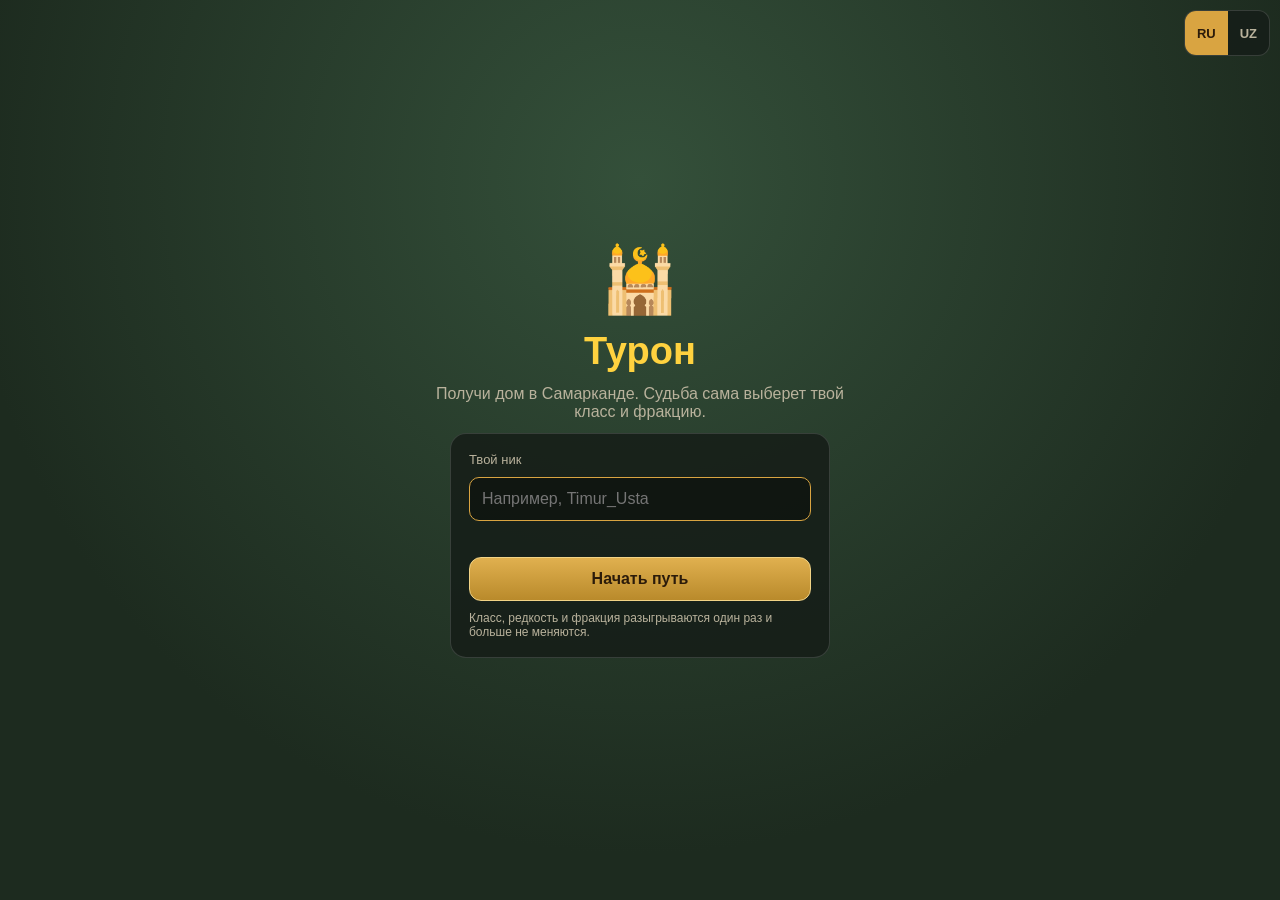
==== index.html @ e4ee431d "TURON test build" ====
<!doctype html>
<html lang="ru">
  <head>
    <meta charset="UTF-8" />
    <meta name="viewport" content="width=device-width, initial-scale=1.0, maximum-scale=1.0, user-scalable=no, viewport-fit=cover" />
    <meta name="theme-color" content="#1d2b1f" />
    <link rel="icon" href="data:image/svg+xml,%3Csvg xmlns='http://www.w3.org/2000/svg' viewBox='0 0 100 100'%3E%3Ctext y='.9em' font-size='90'%3E🕌%3C/text%3E%3C/svg%3E" />
    <title>Турон</title>
    <script type="module" crossorigin src="./assets/index-B_UiDDrq.js"></script>
    <link rel="stylesheet" crossorigin href="./assets/index-DH6MLZaY.css">
  </head>
  <body>
    <div id="game" class="hidden"></div>
    <div id="ui"></div>
  </body>
</html>
---- assets/index-DH6MLZaY.css ----
:root{--bg:#1d2b1f;--panel:#161e18e0;--panel-solid:#202c23;--line:#ffffff24;--text:#f5efe0;--muted:#b9b29c;--gold:#ffd23f;--accent:#d9a441;--danger:#d1493f;--good:#5cc46f;color:var(--text);font-family:Segoe UI,Helvetica Neue,Arial,Noto Sans,sans-serif}*{box-sizing:border-box}html,body{background:var(--bg);overscroll-behavior:none;touch-action:manipulation;-webkit-tap-highlight-color:transparent;height:100%;margin:0;overflow:hidden}body{-webkit-user-select:none;user-select:none}input{-webkit-user-select:text;user-select:text}#game{position:fixed;inset:0}#game.hidden{display:none}#game canvas{touch-action:none;display:block}#ui{pointer-events:none;position:fixed;inset:0}#ui>*{pointer-events:auto}.hud{pointer-events:none;padding:max(8px, env(safe-area-inset-top)) max(8px, env(safe-area-inset-right)) max(8px, env(safe-area-inset-bottom)) max(8px, env(safe-area-inset-left));justify-content:space-between;align-items:flex-start;display:flex;position:fixed;inset:0}.hud>*{pointer-events:auto}.hud-panel{border:1px solid var(--line);-webkit-backdrop-filter:blur(4px);backdrop-filter:blur(4px);background:#121826b8;border-radius:10px;flex-direction:column;gap:3px;width:min(200px,100vw - 172px);min-width:128px;padding:5px 8px;display:flex}.hud-head{flex-direction:column;line-height:1.15;display:flex}.hud-name{text-overflow:ellipsis;white-space:nowrap;font-size:13px;font-weight:700;overflow:hidden}.hud-level{white-space:nowrap;text-overflow:ellipsis;color:var(--muted);font-size:11px;overflow:hidden}.hud-tanga{color:var(--gold);align-items:center;gap:4px;font-size:13px;font-weight:700;display:inline-flex}.hud-buffs{gap:6px;font-size:12px;display:flex}.buff{background:#ffffff1a;border-radius:8px;align-items:center;gap:3px;padding:1px 5px;display:inline-flex}.hud-warn{color:#ff9d8f;min-height:0;font-size:12px}.hud-warn:empty{display:none}.hud-buttons{flex-shrink:0;align-items:center;gap:4px;display:flex}.hud-buttons .lang-btn{height:40px;padding:0 8px}.hud-buttons .icon-btn{width:40px;height:40px}.hud-bottom{left:0;right:0;bottom:max(22px, calc(env(safe-area-inset-bottom) + 12px));pointer-events:none;flex-direction:column;align-items:center;gap:10px;display:flex;position:fixed}.hud-bottom>*{pointer-events:auto}.hud-hint{color:#ffffffd9;text-align:center;opacity:.8;background:#0a0e1a8c;border:1px solid #ffffff1f;border-radius:999px;max-width:calc(100vw - 24px);margin-bottom:2px;padding:5px 14px;font-size:11px;pointer-events:none!important}@media (width>=700px){.hud-hint{white-space:nowrap;padding:3px 10px;font-size:10px;position:fixed;top:12px;bottom:auto;left:50%;transform:translate(-50%)}}.hud-hint:empty{display:none}.hud-hint{transition:opacity .6s}.hud-hint.hidden{opacity:0}.ctx-btn{padding:12px 22px;font-size:18px;box-shadow:0 4px 14px #00000080}.bar{border:1px solid var(--line);background:#00000073;border-radius:9px;height:18px;position:relative;overflow:hidden}.bar.small{height:14px}.bar-fill{width:0;transition:width .25s;position:absolute;inset:0 auto 0 0}.bar-fill.hp{background:linear-gradient(#e0554a,#b83a31)}.bar-fill.hp.enemy{background:linear-gradient(#a4528c,#7d3a69)}.bar-fill.xp{background:linear-gradient(#4f9ce0,#2d71b8)}.bar-num{text-shadow:0 1px 2px #000;justify-content:center;align-items:center;gap:3px;font-size:11px;font-weight:700;display:flex;position:absolute;inset:0}.btn{font:inherit;color:var(--text);border:1px solid var(--line);cursor:pointer;background:#3a4a3e;border-radius:12px;min-height:44px;padding:10px 16px;font-weight:600}.btn:hover:not(:disabled){filter:brightness(1.15)}.btn:disabled{opacity:.45;cursor:default}.btn.primary{color:#2b1b0a;background:linear-gradient(#e0b04f,#b98a2b);border-color:#f1d386}.btn.ghost{background:0 0}.btn.danger{background:#7a2b25;border-color:#b9574d}.icon-btn{font:inherit;background:var(--panel);width:44px;height:44px;color:var(--text);border:1px solid var(--line);cursor:pointer;border-radius:12px;justify-content:center;align-items:center;padding:0;font-size:20px;display:inline-flex}.input{width:100%;font:inherit;border:1px solid var(--line);color:var(--text);background:#00000059;border-radius:10px;outline:none;padding:12px;font-size:16px}.input:focus{border-color:var(--accent)}.lang-switch{background:var(--panel);border:1px solid var(--line);border-radius:12px;display:inline-flex;overflow:hidden}.lang-btn{font:inherit;color:var(--muted);cursor:pointer;background:0 0;border:0;height:44px;padding:0 12px;font-size:13px;font-weight:700}.lang-btn.active{background:var(--accent);color:#2b1b0a}.screen{text-align:center;background:radial-gradient(circle at 50% 20%,#34503a 0%,#1d2b1f 70%);flex-direction:column;justify-content:center;align-items:center;gap:12px;padding:20px;display:flex;position:fixed;inset:0;overflow:auto}.screen h1{color:var(--gold);margin:0;font-size:clamp(24px,6vw,38px)}.screen h2{color:var(--gold);margin:0}.screen .sub{color:var(--muted);max-width:420px;margin:0}.logo{font-size:64px}.top-right{top:max(10px, env(safe-area-inset-top));position:absolute;right:10px}.look-picker{text-align:center;flex-direction:column;justify-content:center;align-items:center;gap:12px;padding:16px;display:flex}.look-stage{align-items:center;gap:12px;display:flex}.look-canvas{width:128px;height:128px;image-rendering:pixelated;image-rendering:crisp-edges;border:1px solid var(--line);background:#00000040;border-radius:16px}.look-dots{gap:8px;display:flex}.look-dot{background:var(--line);border-radius:50%;width:10px;height:10px}.look-dot.active{background:#e0b04f}.card{background:var(--panel);border:1px solid var(--line);text-align:left;border-radius:16px;flex-direction:column;gap:10px;width:min(380px,100%);padding:18px;display:flex}.label{color:var(--muted);font-size:13px}.error{color:#ff9d8f;min-height:16px;font-size:13px}.hint{color:var(--muted);margin:0;font-size:12px}.hint.ref{color:var(--gold)}.row{justify-content:center;gap:8px;display:flex}.row.wrap{flex-wrap:wrap}.row-between{justify-content:space-between;align-items:center;gap:8px;display:flex}.slots{flex-wrap:wrap;justify-content:center;gap:10px;display:flex}.slot-col{flex-direction:column;align-items:center;gap:4px;display:flex}.slot-label{color:var(--muted);font-size:12px}.slot{border:2px solid var(--line);background:#0000004d;border-radius:14px;min-width:130px;padding:16px 10px;font-size:16px;font-weight:700}.summary{flex-direction:column;gap:4px;min-height:120px;display:flex}.summary .big{color:var(--gold);font-size:20px;font-weight:700}.overlay{z-index:50;background:#0000008c;justify-content:center;align-items:center;padding:12px;display:flex;position:fixed;inset:0}.modal{background:var(--panel-solid);border:1px solid var(--line);border-radius:16px;flex-direction:column;width:min(440px,100%);max-height:100%;display:flex;box-shadow:0 10px 40px #0009}.modal.wide{width:min(520px,100%)}.modal-head{justify-content:space-between;align-items:center;gap:8px;padding:10px 12px 6px 16px;display:flex}.modal-title{color:var(--gold);margin:0;font-size:17px}.modal-body{flex-direction:column;gap:10px;padding:8px 16px 16px;display:flex;overflow:auto}.modal-body h3{color:var(--muted);margin:4px 0 0;font-size:14px}.quote{color:var(--muted);margin:0;font-size:13px;font-style:italic}.shop-row{border-top:1px solid var(--line);justify-content:space-between;align-items:center;gap:8px;padding:6px 0;display:flex}.fighter{flex-direction:column;gap:3px;font-weight:600;display:flex}.log{background:#0000004d;border-radius:10px;flex-direction:column;gap:2px;height:170px;padding:8px;font-size:13px;display:flex;overflow:auto}.log-round{color:var(--muted);margin-top:4px;font-size:11px}.log-line.crit{color:var(--gold);font-weight:700}.log-line.dodge{color:#8fd0ff}.log-line.theirs{color:#ffb4a8}.result{text-align:center;flex-direction:column;gap:3px;display:flex}.result .big{font-size:22px;font-weight:800}.result.win .big{color:var(--good)}.result.lose .big{color:var(--danger)}.levelup{color:var(--gold);font-weight:700}.passport-preview{justify-content:center;display:flex}.passport-canvas{border-radius:8px;width:auto;max-width:100%;height:auto;max-height:56vh;box-shadow:0 4px 18px #00000080}.toasts{z-index:100;flex-direction:column;align-items:center;gap:6px;display:flex;position:fixed;top:96px;left:0;right:0;pointer-events:none!important}.toast{border:1px solid var(--line);text-align:center;background:#000c;border-radius:12px;max-width:90vw;padding:8px 14px;font-size:14px}@media (height<=520px){.log{height:100px}.passport-canvas{max-height:40vh}}.px-icon{image-rendering:pixelated;image-rendering:crisp-edges;vertical-align:middle;flex-shrink:0;display:inline-block}.icon-text{align-items:center;gap:4px;display:inline-flex}.hud-panel .bar{height:15px}.hud-panel .bar.small{height:12px}.hud-panel .bar-num{font-size:10px}
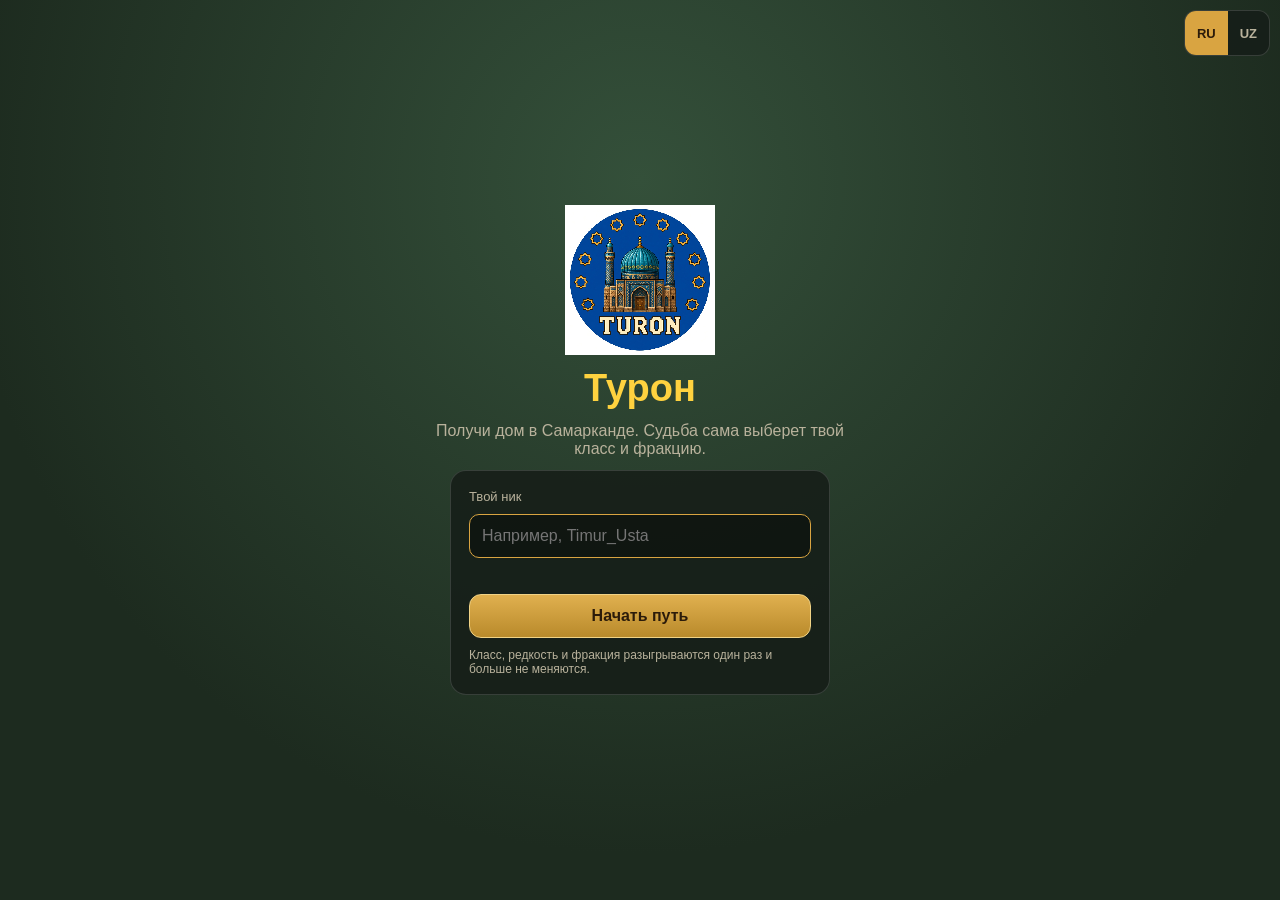
==== commit e34f3773: "Fix: taps reach the map (HUD overlay), daily task, logo" ====
--- a/index.html
+++ b/index.html
@@ -6,8 +6,8 @@
     <meta name="theme-color" content="#1d2b1f" />
     <link rel="icon" href="data:image/svg+xml,%3Csvg xmlns='http://www.w3.org/2000/svg' viewBox='0 0 100 100'%3E%3Ctext y='.9em' font-size='90'%3E🕌%3C/text%3E%3C/svg%3E" />
     <title>Турон</title>
-    <script type="module" crossorigin src="./assets/index-B_UiDDrq.js"></script>
-    <link rel="stylesheet" crossorigin href="./assets/index-DH6MLZaY.css">
+    <script type="module" crossorigin src="./assets/index-CfJoAd1S.js"></script>
+    <link rel="stylesheet" crossorigin href="./assets/index-B-l46bqm.css">
   </head>
   <body>
     <div id="game" class="hidden"></div>
--- a/assets/index-B-l46bqm.css
+++ b/assets/index-B-l46bqm.css
@@ -0,0 +1 @@
+:root{--bg:#1d2b1f;--panel:#161e18e0;--panel-solid:#202c23;--line:#ffffff24;--text:#f5efe0;--muted:#b9b29c;--gold:#ffd23f;--accent:#d9a441;--danger:#d1493f;--good:#5cc46f;color:var(--text);font-family:Segoe UI,Helvetica Neue,Arial,Noto Sans,sans-serif}*{box-sizing:border-box}html,body{background:var(--bg);overscroll-behavior:none;touch-action:manipulation;-webkit-tap-highlight-color:transparent;height:100%;margin:0;overflow:hidden}body{-webkit-user-select:none;user-select:none}input{-webkit-user-select:text;user-select:text}#game{position:fixed;inset:0}#game.hidden{display:none}#game canvas{touch-action:none;display:block}#ui{pointer-events:none;position:fixed;inset:0}#ui>*{pointer-events:auto}.hud{pointer-events:none;padding:max(8px, env(safe-area-inset-top)) max(8px, env(safe-area-inset-right)) max(8px, env(safe-area-inset-bottom)) max(8px, env(safe-area-inset-left));justify-content:space-between;align-items:flex-start;display:flex;position:fixed;inset:0}.hud>*{pointer-events:auto}#ui>.hud{pointer-events:none}.hud-panel{border:1px solid var(--line);-webkit-backdrop-filter:blur(4px);backdrop-filter:blur(4px);background:#121826b8;border-radius:10px;flex-direction:column;gap:3px;width:min(200px,100vw - 172px);min-width:128px;padding:5px 8px;display:flex}.hud-head{flex-direction:column;line-height:1.15;display:flex}.hud-name{text-overflow:ellipsis;white-space:nowrap;font-size:13px;font-weight:700;overflow:hidden}.hud-level{white-space:nowrap;text-overflow:ellipsis;color:var(--muted);font-size:11px;overflow:hidden}.hud-tanga{color:var(--gold);align-items:center;gap:4px;font-size:13px;font-weight:700;display:inline-flex}.hud-buffs{gap:6px;font-size:12px;display:flex}.buff{background:#ffffff1a;border-radius:8px;align-items:center;gap:3px;padding:1px 5px;display:inline-flex}.hud-warn{color:#ff9d8f;min-height:0;font-size:12px}.hud-warn:empty{display:none}.hud-buttons{flex-shrink:0;align-items:center;gap:4px;display:flex}.hud-buttons .lang-btn{height:40px;padding:0 8px}.hud-buttons .icon-btn{width:40px;height:40px}.hud-bottom{left:0;right:0;bottom:max(22px, calc(env(safe-area-inset-bottom) + 12px));pointer-events:none;flex-direction:column;align-items:center;gap:10px;display:flex;position:fixed}.hud-bottom>*{pointer-events:auto}.hud-hint{color:#ffffffd9;text-align:center;opacity:.8;background:#0a0e1a8c;border:1px solid #ffffff1f;border-radius:999px;max-width:calc(100vw - 24px);margin-bottom:2px;padding:5px 14px;font-size:11px;pointer-events:none!important}@media (width>=700px){.hud-hint{white-space:nowrap;padding:3px 10px;font-size:10px;position:fixed;top:12px;bottom:auto;left:50%;transform:translate(-50%)}}.hud-hint:empty{display:none}.hud-hint{transition:opacity .6s}.hud-hint.hidden{opacity:0}.ctx-btn{padding:12px 22px;font-size:18px;box-shadow:0 4px 14px #00000080}.bar{border:1px solid var(--line);background:#00000073;border-radius:9px;height:18px;position:relative;overflow:hidden}.bar.small{height:14px}.bar-fill{width:0;transition:width .25s;position:absolute;inset:0 auto 0 0}.bar-fill.hp{background:linear-gradient(#e0554a,#b83a31)}.bar-fill.hp.enemy{background:linear-gradient(#a4528c,#7d3a69)}.bar-fill.xp{background:linear-gradient(#4f9ce0,#2d71b8)}.bar-num{text-shadow:0 1px 2px #000;justify-content:center;align-items:center;gap:3px;font-size:11px;font-weight:700;display:flex;position:absolute;inset:0}.btn{font:inherit;color:var(--text);border:1px solid var(--line);cursor:pointer;background:#3a4a3e;border-radius:12px;min-height:44px;padding:10px 16px;font-weight:600}.btn:hover:not(:disabled){filter:brightness(1.15)}.btn:disabled{opacity:.45;cursor:default}.btn.primary{color:#2b1b0a;background:linear-gradient(#e0b04f,#b98a2b);border-color:#f1d386}.btn.ghost{background:0 0}.btn.danger{background:#7a2b25;border-color:#b9574d}.icon-btn{font:inherit;background:var(--panel);width:44px;height:44px;color:var(--text);border:1px solid var(--line);cursor:pointer;border-radius:12px;justify-content:center;align-items:center;padding:0;font-size:20px;display:inline-flex}.input{width:100%;font:inherit;border:1px solid var(--line);color:var(--text);background:#00000059;border-radius:10px;outline:none;padding:12px;font-size:16px}.input:focus{border-color:var(--accent)}.lang-switch{background:var(--panel);border:1px solid var(--line);border-radius:12px;display:inline-flex;overflow:hidden}.lang-btn{font:inherit;color:var(--muted);cursor:pointer;background:0 0;border:0;height:44px;padding:0 12px;font-size:13px;font-weight:700}.lang-btn.active{background:var(--accent);color:#2b1b0a}.screen{text-align:center;background:radial-gradient(circle at 50% 20%,#34503a 0%,#1d2b1f 70%);flex-direction:column;justify-content:center;align-items:center;gap:12px;padding:20px;display:flex;position:fixed;inset:0;overflow:auto}.screen h1{color:var(--gold);margin:0;font-size:clamp(24px,6vw,38px)}.screen h2{color:var(--gold);margin:0}.screen .sub{color:var(--muted);max-width:420px;margin:0}.logo{font-size:64px;line-height:0}.logo-img{width:150px;height:150px;image-rendering:pixelated;object-fit:contain}.daily-row{border-top:1px solid var(--line);flex-direction:column;gap:6px;padding:6px 0;display:flex}.buff.daily{cursor:default}.top-right{top:max(10px, env(safe-area-inset-top));position:absolute;right:10px}.look-picker{text-align:center;flex-direction:column;justify-content:center;align-items:center;gap:12px;padding:16px;display:flex}.look-stage{align-items:center;gap:12px;display:flex}.look-canvas{width:128px;height:128px;image-rendering:pixelated;image-rendering:crisp-edges;border:1px solid var(--line);background:#00000040;border-radius:16px}.look-dots{gap:8px;display:flex}.look-dot{background:var(--line);border-radius:50%;width:10px;height:10px}.look-dot.active{background:#e0b04f}.card{background:var(--panel);border:1px solid var(--line);text-align:left;border-radius:16px;flex-direction:column;gap:10px;width:min(380px,100%);padding:18px;display:flex}.label{color:var(--muted);font-size:13px}.error{color:#ff9d8f;min-height:16px;font-size:13px}.hint{color:var(--muted);margin:0;font-size:12px}.hint.ref{color:var(--gold)}.row{justify-content:center;gap:8px;display:flex}.row.wrap{flex-wrap:wrap}.row-between{justify-content:space-between;align-items:center;gap:8px;display:flex}.slots{flex-wrap:wrap;justify-content:center;gap:10px;display:flex}.slot-col{flex-direction:column;align-items:center;gap:4px;display:flex}.slot-label{color:var(--muted);font-size:12px}.slot{border:2px solid var(--line);background:#0000004d;border-radius:14px;min-width:130px;padding:16px 10px;font-size:16px;font-weight:700}.summary{flex-direction:column;gap:4px;min-height:120px;display:flex}.summary .big{color:var(--gold);font-size:20px;font-weight:700}.overlay{z-index:50;background:#0000008c;justify-content:center;align-items:center;padding:12px;display:flex;position:fixed;inset:0}.modal{background:var(--panel-solid);border:1px solid var(--line);border-radius:16px;flex-direction:column;width:min(440px,100%);max-height:100%;display:flex;box-shadow:0 10px 40px #0009}.modal.wide{width:min(520px,100%)}.modal-head{justify-content:space-between;align-items:center;gap:8px;padding:10px 12px 6px 16px;display:flex}.modal-title{color:var(--gold);margin:0;font-size:17px}.modal-body{flex-direction:column;gap:10px;padding:8px 16px 16px;display:flex;overflow:auto}.modal-body h3{color:var(--muted);margin:4px 0 0;font-size:14px}.quote{color:var(--muted);margin:0;font-size:13px;font-style:italic}.shop-row{border-top:1px solid var(--line);justify-content:space-between;align-items:center;gap:8px;padding:6px 0;display:flex}.fighter{flex-direction:column;gap:3px;font-weight:600;display:flex}.log{background:#0000004d;border-radius:10px;flex-direction:column;gap:2px;height:170px;padding:8px;font-size:13px;display:flex;overflow:auto}.log-round{color:var(--muted);margin-top:4px;font-size:11px}.log-line.crit{color:var(--gold);font-weight:700}.log-line.dodge{color:#8fd0ff}.log-line.theirs{color:#ffb4a8}.result{text-align:center;flex-direction:column;gap:3px;display:flex}.result .big{font-size:22px;font-weight:800}.result.win .big{color:var(--good)}.result.lose .big{color:var(--danger)}.levelup{color:var(--gold);font-weight:700}.passport-preview{justify-content:center;display:flex}.passport-canvas{border-radius:8px;width:auto;max-width:100%;height:auto;max-height:56vh;box-shadow:0 4px 18px #00000080}.toasts{z-index:100;flex-direction:column;align-items:center;gap:6px;display:flex;position:fixed;top:96px;left:0;right:0;pointer-events:none!important}.toast{border:1px solid var(--line);text-align:center;background:#000c;border-radius:12px;max-width:90vw;padding:8px 14px;font-size:14px}@media (height<=520px){.log{height:100px}.passport-canvas{max-height:40vh}}.px-icon{image-rendering:pixelated;image-rendering:crisp-edges;vertical-align:middle;flex-shrink:0;display:inline-block}.icon-text{align-items:center;gap:4px;display:inline-flex}.hud-panel .bar{height:15px}.hud-panel .bar.small{height:12px}.hud-panel .bar-num{font-size:10px}
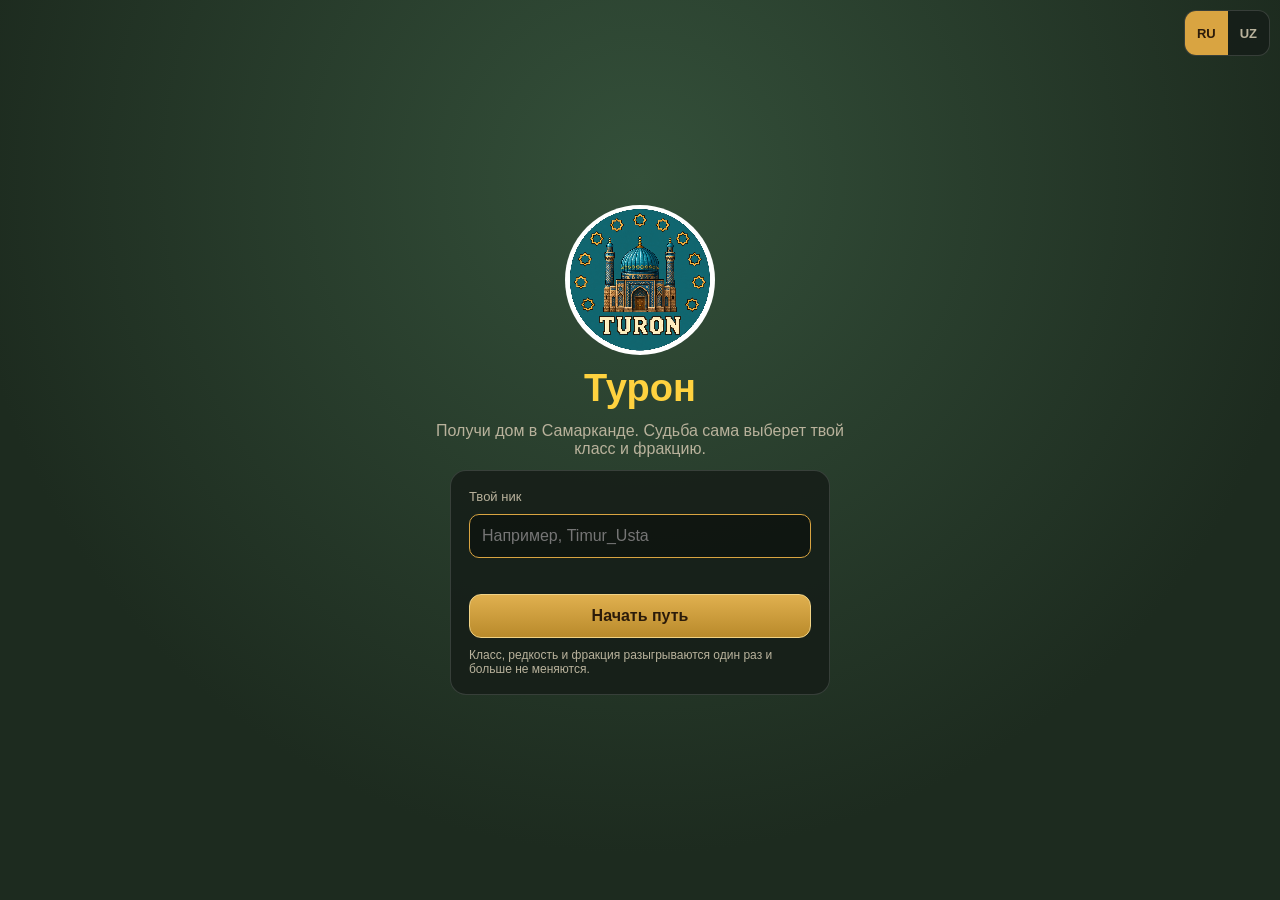
==== commit 384cd86c: "Controls: hold-joystick, tap-to-interact, E, recenter; turquoise logo" ====
--- a/index.html
+++ b/index.html
@@ -6,8 +6,8 @@
     <meta name="theme-color" content="#1d2b1f" />
     <link rel="icon" href="data:image/svg+xml,%3Csvg xmlns='http://www.w3.org/2000/svg' viewBox='0 0 100 100'%3E%3Ctext y='.9em' font-size='90'%3E🕌%3C/text%3E%3C/svg%3E" />
     <title>Турон</title>
-    <script type="module" crossorigin src="./assets/index-CfJoAd1S.js"></script>
-    <link rel="stylesheet" crossorigin href="./assets/index-B-l46bqm.css">
+    <script type="module" crossorigin src="./assets/index-CZXCf7hW.js"></script>
+    <link rel="stylesheet" crossorigin href="./assets/index-B7avYS2l.css">
   </head>
   <body>
     <div id="game" class="hidden"></div>
--- a/assets/index-B7avYS2l.css
+++ b/assets/index-B7avYS2l.css
@@ -0,0 +1 @@
+:root{--bg:#1d2b1f;--panel:#161e18e0;--panel-solid:#202c23;--line:#ffffff24;--text:#f5efe0;--muted:#b9b29c;--gold:#ffd23f;--accent:#d9a441;--danger:#d1493f;--good:#5cc46f;color:var(--text);font-family:Segoe UI,Helvetica Neue,Arial,Noto Sans,sans-serif}*{box-sizing:border-box}html,body{background:var(--bg);overscroll-behavior:none;touch-action:manipulation;-webkit-tap-highlight-color:transparent;height:100%;margin:0;overflow:hidden}body{-webkit-user-select:none;user-select:none}input{-webkit-user-select:text;user-select:text}#game{position:fixed;inset:0}#game.hidden{display:none}#game canvas{touch-action:none;display:block}#ui{pointer-events:none;position:fixed;inset:0}#ui>*{pointer-events:auto}.hud{pointer-events:none;padding:max(8px, env(safe-area-inset-top)) max(8px, env(safe-area-inset-right)) max(8px, env(safe-area-inset-bottom)) max(8px, env(safe-area-inset-left));justify-content:space-between;align-items:flex-start;display:flex;position:fixed;inset:0}.hud>*{pointer-events:auto}#ui>.hud{pointer-events:none}.hud-panel{border:1px solid var(--line);-webkit-backdrop-filter:blur(4px);backdrop-filter:blur(4px);background:#121826b8;border-radius:10px;flex-direction:column;gap:3px;width:min(200px,100vw - 188px);min-width:128px;padding:5px 8px;display:flex}.hud-head{flex-direction:column;line-height:1.15;display:flex}.hud-name{text-overflow:ellipsis;white-space:nowrap;font-size:13px;font-weight:700;overflow:hidden}.hud-level{white-space:nowrap;text-overflow:ellipsis;color:var(--muted);font-size:11px;overflow:hidden}.hud-tanga{color:var(--gold);align-items:center;gap:4px;font-size:13px;font-weight:700;display:inline-flex}.hud-buffs{gap:6px;font-size:12px;display:flex}.buff{background:#ffffff1a;border-radius:8px;align-items:center;gap:3px;padding:1px 5px;display:inline-flex}.hud-warn{color:#ff9d8f;min-height:0;font-size:12px}.hud-warn:empty{display:none}.hud-buttons{flex-shrink:0;align-items:center;gap:4px;display:flex}.hud-buttons .lang-btn{height:44px;padding:0 8px}.hud-buttons .icon-btn{width:44px;height:44px}.hud-bottom{left:0;right:0;bottom:max(22px, calc(env(safe-area-inset-bottom) + 12px));pointer-events:none;flex-direction:column;align-items:center;gap:10px;display:flex;position:fixed}.hud-bottom>*{pointer-events:auto}.hud-hint{color:#ffffffd9;text-align:center;opacity:.8;background:#0a0e1a8c;border:1px solid #ffffff1f;border-radius:12px;max-width:calc(100vw - 24px);margin-bottom:2px;padding:6px 14px;font-size:11px;pointer-events:none!important}@media (width>=700px){.hud-hint{white-space:nowrap;padding:3px 10px;font-size:10px;position:fixed;top:12px;bottom:auto;left:50%;transform:translate(-50%)}}.hud-hint:empty{display:none}.hud-hint{transition:opacity .6s}.hud-hint.hidden{opacity:0}.ctx-btn{padding:12px 22px;font-size:18px;box-shadow:0 4px 14px #00000080}.bar{border:1px solid var(--line);background:#00000073;border-radius:9px;height:18px;position:relative;overflow:hidden}.bar.small{height:14px}.bar-fill{width:0;transition:width .25s;position:absolute;inset:0 auto 0 0}.bar-fill.hp{background:linear-gradient(#e0554a,#b83a31)}.bar-fill.hp.enemy{background:linear-gradient(#a4528c,#7d3a69)}.bar-fill.xp{background:linear-gradient(#4f9ce0,#2d71b8)}.bar-num{text-shadow:0 1px 2px #000;justify-content:center;align-items:center;gap:3px;font-size:11px;font-weight:700;display:flex;position:absolute;inset:0}.btn{font:inherit;color:var(--text);border:1px solid var(--line);cursor:pointer;background:#3a4a3e;border-radius:12px;min-height:44px;padding:10px 16px;font-weight:600}.btn:hover:not(:disabled){filter:brightness(1.15)}.btn:disabled{opacity:.45;cursor:default}.btn.primary{color:#2b1b0a;background:linear-gradient(#e0b04f,#b98a2b);border-color:#f1d386}.btn.ghost{background:0 0}.btn.danger{background:#7a2b25;border-color:#b9574d}.icon-btn{font:inherit;background:var(--panel);width:44px;height:44px;color:var(--text);border:1px solid var(--line);cursor:pointer;border-radius:12px;justify-content:center;align-items:center;padding:0;font-size:20px;display:inline-flex}.input{width:100%;font:inherit;border:1px solid var(--line);color:var(--text);background:#00000059;border-radius:10px;outline:none;padding:12px;font-size:16px}.input:focus{border-color:var(--accent)}.lang-switch{background:var(--panel);border:1px solid var(--line);border-radius:12px;display:inline-flex;overflow:hidden}.lang-btn{font:inherit;color:var(--muted);cursor:pointer;background:0 0;border:0;height:44px;padding:0 12px;font-size:13px;font-weight:700}.lang-btn.active{background:var(--accent);color:#2b1b0a}.screen{text-align:center;background:radial-gradient(circle at 50% 20%,#34503a 0%,#1d2b1f 70%);flex-direction:column;justify-content:center;align-items:center;gap:12px;padding:20px;display:flex;position:fixed;inset:0;overflow:auto}.screen h1{color:var(--gold);margin:0;font-size:clamp(24px,6vw,38px)}.screen h2{color:var(--gold);margin:0}.screen .sub{color:var(--muted);max-width:420px;margin:0}.logo{font-size:64px;line-height:0}.logo-img{width:150px;height:150px;image-rendering:pixelated;object-fit:contain;border-radius:50%}.daily-row{border-top:1px solid var(--line);flex-direction:column;gap:6px;padding:6px 0;display:flex}.buff.daily{cursor:default}.top-right{top:max(10px, env(safe-area-inset-top));position:absolute;right:10px}.look-picker{text-align:center;flex-direction:column;justify-content:center;align-items:center;gap:12px;padding:16px;display:flex}.look-stage{align-items:center;gap:12px;display:flex}.look-canvas{width:128px;height:128px;image-rendering:pixelated;image-rendering:crisp-edges;border:1px solid var(--line);background:#00000040;border-radius:16px}.look-dots{gap:8px;display:flex}.look-dot{background:var(--line);border-radius:50%;width:10px;height:10px}.look-dot.active{background:#e0b04f}.card{background:var(--panel);border:1px solid var(--line);text-align:left;border-radius:16px;flex-direction:column;gap:10px;width:min(380px,100%);padding:18px;display:flex}.label{color:var(--muted);font-size:13px}.error{color:#ff9d8f;min-height:16px;font-size:13px}.hint{color:var(--muted);margin:0;font-size:12px}.hint.ref{color:var(--gold)}.row{justify-content:center;gap:8px;display:flex}.row.wrap{flex-wrap:wrap}.row-between{justify-content:space-between;align-items:center;gap:8px;display:flex}.slots{flex-wrap:wrap;justify-content:center;gap:10px;display:flex}.slot-col{flex-direction:column;align-items:center;gap:4px;display:flex}.slot-label{color:var(--muted);font-size:12px}.slot{border:2px solid var(--line);background:#0000004d;border-radius:14px;min-width:130px;padding:16px 10px;font-size:16px;font-weight:700}.summary{flex-direction:column;gap:4px;min-height:120px;display:flex}.summary .big{color:var(--gold);font-size:20px;font-weight:700}.overlay{z-index:50;background:#0000008c;justify-content:center;align-items:center;padding:12px;display:flex;position:fixed;inset:0}.modal{background:var(--panel-solid);border:1px solid var(--line);border-radius:16px;flex-direction:column;width:min(440px,100%);max-height:100%;display:flex;box-shadow:0 10px 40px #0009}.modal.wide{width:min(520px,100%)}.modal-head{justify-content:space-between;align-items:center;gap:8px;padding:10px 12px 6px 16px;display:flex}.modal-title{color:var(--gold);margin:0;font-size:17px}.modal-body{flex-direction:column;gap:10px;padding:8px 16px 16px;display:flex;overflow:auto}.modal-body h3{color:var(--muted);margin:4px 0 0;font-size:14px}.quote{color:var(--muted);margin:0;font-size:13px;font-style:italic}.shop-row{border-top:1px solid var(--line);justify-content:space-between;align-items:center;gap:8px;padding:6px 0;display:flex}.fighter{flex-direction:column;gap:3px;font-weight:600;display:flex}.log{background:#0000004d;border-radius:10px;flex-direction:column;gap:2px;height:170px;padding:8px;font-size:13px;display:flex;overflow:auto}.log-round{color:var(--muted);margin-top:4px;font-size:11px}.log-line.crit{color:var(--gold);font-weight:700}.log-line.dodge{color:#8fd0ff}.log-line.theirs{color:#ffb4a8}.result{text-align:center;flex-direction:column;gap:3px;display:flex}.result .big{font-size:22px;font-weight:800}.result.win .big{color:var(--good)}.result.lose .big{color:var(--danger)}.levelup{color:var(--gold);font-weight:700}.passport-preview{justify-content:center;display:flex}.passport-canvas{border-radius:8px;width:auto;max-width:100%;height:auto;max-height:56vh;box-shadow:0 4px 18px #00000080}.toasts{z-index:100;flex-direction:column;align-items:center;gap:6px;display:flex;position:fixed;top:96px;left:0;right:0;pointer-events:none!important}.toast{border:1px solid var(--line);text-align:center;background:#000c;border-radius:12px;max-width:90vw;padding:8px 14px;font-size:14px}@media (height<=520px){.log{height:100px}.passport-canvas{max-height:40vh}}.px-icon{image-rendering:pixelated;image-rendering:crisp-edges;vertical-align:middle;flex-shrink:0;display:inline-block}.icon-text{align-items:center;gap:4px;display:inline-flex}.hud-panel .bar{height:15px}.hud-panel .bar.small{height:12px}.hud-panel .bar-num{font-size:10px}.joy-base{box-sizing:border-box;z-index:4;image-rendering:pixelated;background:#0e34388c;border:3px solid #e0b04a;border-radius:50%;display:none;position:fixed;box-shadow:0 0 0 2px #00000059;pointer-events:none!important}.joy-knob{box-sizing:border-box;pointer-events:none;background:#e0b04a73;border:3px solid #e0b04a;border-radius:50%;margin:-24px 0 0 -24px;position:absolute;top:50%;left:50%}.recenter-btn{right:max(10px, env(safe-area-inset-right));bottom:calc(env(safe-area-inset-bottom,0px) + 150px);cursor:pointer;z-index:5;touch-action:manipulation;background:#0e3438b8;border:3px solid #e0b04a;border-radius:6px;justify-content:center;align-items:center;width:48px;height:48px;padding:0;display:inline-flex;position:fixed;box-shadow:0 0 0 2px #0006}.recenter-btn:active{background:#e0b04a59}
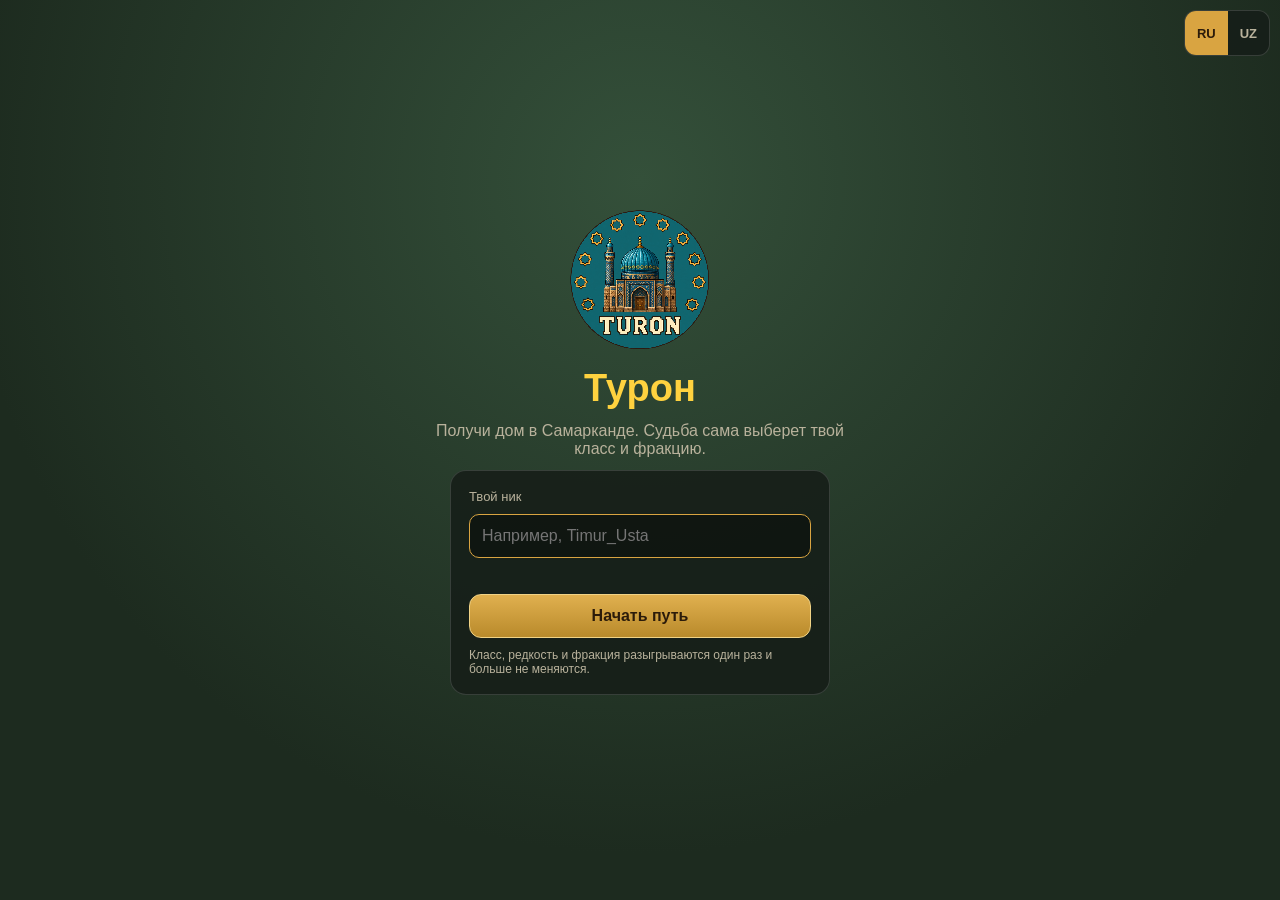
==== commit 19b3a3a4: "Battle view, passport minimap, transparent logo" ====
--- a/index.html
+++ b/index.html
@@ -6,8 +6,8 @@
     <meta name="theme-color" content="#1d2b1f" />
     <link rel="icon" href="data:image/svg+xml,%3Csvg xmlns='http://www.w3.org/2000/svg' viewBox='0 0 100 100'%3E%3Ctext y='.9em' font-size='90'%3E🕌%3C/text%3E%3C/svg%3E" />
     <title>Турон</title>
-    <script type="module" crossorigin src="./assets/index-CZXCf7hW.js"></script>
-    <link rel="stylesheet" crossorigin href="./assets/index-B7avYS2l.css">
+    <script type="module" crossorigin src="./assets/index-CCv4e6l9.js"></script>
+    <link rel="stylesheet" crossorigin href="./assets/index-B1emc93g.css">
   </head>
   <body>
     <div id="game" class="hidden"></div>
--- a/assets/index-B1emc93g.css
+++ b/assets/index-B1emc93g.css
@@ -0,0 +1 @@
+:root{--bg:#1d2b1f;--panel:#161e18e0;--panel-solid:#202c23;--line:#ffffff24;--text:#f5efe0;--muted:#b9b29c;--gold:#ffd23f;--accent:#d9a441;--danger:#d1493f;--good:#5cc46f;color:var(--text);font-family:Segoe UI,Helvetica Neue,Arial,Noto Sans,sans-serif}*{box-sizing:border-box}html,body{background:var(--bg);overscroll-behavior:none;touch-action:manipulation;-webkit-tap-highlight-color:transparent;height:100%;margin:0;overflow:hidden}body{-webkit-user-select:none;user-select:none}input{-webkit-user-select:text;user-select:text}#game{position:fixed;inset:0}#game.hidden{display:none}#game canvas{touch-action:none;display:block}#ui{pointer-events:none;position:fixed;inset:0}#ui>*{pointer-events:auto}.hud{pointer-events:none;padding:max(8px, env(safe-area-inset-top)) max(8px, env(safe-area-inset-right)) max(8px, env(safe-area-inset-bottom)) max(8px, env(safe-area-inset-left));justify-content:space-between;align-items:flex-start;display:flex;position:fixed;inset:0}.hud>*{pointer-events:auto}#ui>.hud{pointer-events:none}.hud-panel{border:1px solid var(--line);-webkit-backdrop-filter:blur(4px);backdrop-filter:blur(4px);background:#121826b8;border-radius:10px;flex-direction:column;gap:3px;width:min(200px,100vw - 188px);min-width:128px;padding:5px 8px;display:flex}.hud-head{flex-direction:column;line-height:1.15;display:flex}.hud-name{text-overflow:ellipsis;white-space:nowrap;font-size:13px;font-weight:700;overflow:hidden}.hud-level{white-space:nowrap;text-overflow:ellipsis;color:var(--muted);font-size:11px;overflow:hidden}.hud-tanga{color:var(--gold);align-items:center;gap:4px;font-size:13px;font-weight:700;display:inline-flex}.hud-buffs{gap:6px;font-size:12px;display:flex}.buff{background:#ffffff1a;border-radius:8px;align-items:center;gap:3px;padding:1px 5px;display:inline-flex}.hud-warn{color:#ff9d8f;min-height:0;font-size:12px}.hud-warn:empty{display:none}.hud-buttons{flex-shrink:0;align-items:center;gap:4px;display:flex}.hud-buttons .lang-btn{height:44px;padding:0 8px}.hud-buttons .icon-btn{width:44px;height:44px}.hud-bottom{left:0;right:0;bottom:max(22px, calc(env(safe-area-inset-bottom) + 12px));pointer-events:none;flex-direction:column;align-items:center;gap:10px;display:flex;position:fixed}.hud-bottom>*{pointer-events:auto}.hud-hint{color:#ffffffd9;text-align:center;opacity:.8;background:#0a0e1a8c;border:1px solid #ffffff1f;border-radius:12px;max-width:calc(100vw - 24px);margin-bottom:2px;padding:6px 14px;font-size:11px;pointer-events:none!important}@media (width>=700px){.hud-hint{white-space:nowrap;padding:3px 10px;font-size:10px;position:fixed;top:12px;bottom:auto;left:50%;transform:translate(-50%)}}.hud-hint:empty{display:none}.hud-hint{transition:opacity .6s}.hud-hint.hidden{opacity:0}.ctx-btn{padding:12px 22px;font-size:18px;box-shadow:0 4px 14px #00000080}.bar{border:1px solid var(--line);background:#00000073;border-radius:9px;height:18px;position:relative;overflow:hidden}.bar.small{height:14px}.bar-fill{width:0;transition:width .25s;position:absolute;inset:0 auto 0 0}.bar-fill.hp{background:linear-gradient(#e0554a,#b83a31)}.bar-fill.hp.enemy{background:linear-gradient(#a4528c,#7d3a69)}.bar-fill.xp{background:linear-gradient(#4f9ce0,#2d71b8)}.bar-num{text-shadow:0 1px 2px #000;justify-content:center;align-items:center;gap:3px;font-size:11px;font-weight:700;display:flex;position:absolute;inset:0}.btn{font:inherit;color:var(--text);border:1px solid var(--line);cursor:pointer;background:#3a4a3e;border-radius:12px;min-height:44px;padding:10px 16px;font-weight:600}.btn:hover:not(:disabled){filter:brightness(1.15)}.btn:disabled{opacity:.45;cursor:default}.btn.primary{color:#2b1b0a;background:linear-gradient(#e0b04f,#b98a2b);border-color:#f1d386}.btn.ghost{background:0 0}.btn.danger{background:#7a2b25;border-color:#b9574d}.icon-btn{font:inherit;background:var(--panel);width:44px;height:44px;color:var(--text);border:1px solid var(--line);cursor:pointer;border-radius:12px;justify-content:center;align-items:center;padding:0;font-size:20px;display:inline-flex}.input{width:100%;font:inherit;border:1px solid var(--line);color:var(--text);background:#00000059;border-radius:10px;outline:none;padding:12px;font-size:16px}.input:focus{border-color:var(--accent)}.lang-switch{background:var(--panel);border:1px solid var(--line);border-radius:12px;display:inline-flex;overflow:hidden}.lang-btn{font:inherit;color:var(--muted);cursor:pointer;background:0 0;border:0;height:44px;padding:0 12px;font-size:13px;font-weight:700}.lang-btn.active{background:var(--accent);color:#2b1b0a}.screen{text-align:center;background:radial-gradient(circle at 50% 20%,#34503a 0%,#1d2b1f 70%);flex-direction:column;justify-content:center;align-items:center;gap:12px;padding:20px;display:flex;position:fixed;inset:0;overflow:auto}.screen h1{color:var(--gold);margin:0;font-size:clamp(24px,6vw,38px)}.screen h2{color:var(--gold);margin:0}.screen .sub{color:var(--muted);max-width:420px;margin:0}.logo{font-size:64px;line-height:0}.logo-img{width:150px;height:150px;image-rendering:pixelated;object-fit:contain}.daily-row{border-top:1px solid var(--line);flex-direction:column;gap:6px;padding:6px 0;display:flex}.buff.daily{cursor:default}.top-right{top:max(10px, env(safe-area-inset-top));position:absolute;right:10px}.look-picker{text-align:center;flex-direction:column;justify-content:center;align-items:center;gap:12px;padding:16px;display:flex}.look-stage{align-items:center;gap:12px;display:flex}.look-canvas{width:128px;height:128px;image-rendering:pixelated;image-rendering:crisp-edges;border:1px solid var(--line);background:#00000040;border-radius:16px}.look-dots{gap:8px;display:flex}.look-dot{background:var(--line);border-radius:50%;width:10px;height:10px}.look-dot.active{background:#e0b04f}.card{background:var(--panel);border:1px solid var(--line);text-align:left;border-radius:16px;flex-direction:column;gap:10px;width:min(380px,100%);padding:18px;display:flex}.label{color:var(--muted);font-size:13px}.error{color:#ff9d8f;min-height:16px;font-size:13px}.hint{color:var(--muted);margin:0;font-size:12px}.hint.ref{color:var(--gold)}.row{justify-content:center;gap:8px;display:flex}.row.wrap{flex-wrap:wrap}.row-between{justify-content:space-between;align-items:center;gap:8px;display:flex}.slots{flex-wrap:wrap;justify-content:center;gap:10px;display:flex}.slot-col{flex-direction:column;align-items:center;gap:4px;display:flex}.slot-label{color:var(--muted);font-size:12px}.slot{border:2px solid var(--line);background:#0000004d;border-radius:14px;min-width:130px;padding:16px 10px;font-size:16px;font-weight:700}.summary{flex-direction:column;gap:4px;min-height:120px;display:flex}.summary .big{color:var(--gold);font-size:20px;font-weight:700}.overlay{z-index:50;background:#0000008c;justify-content:center;align-items:center;padding:12px;display:flex;position:fixed;inset:0}.modal{background:var(--panel-solid);border:1px solid var(--line);border-radius:16px;flex-direction:column;width:min(440px,100%);max-height:100%;display:flex;box-shadow:0 10px 40px #0009}.modal.wide{width:min(520px,100%)}.modal-head{justify-content:space-between;align-items:center;gap:8px;padding:10px 12px 6px 16px;display:flex}.modal-title{color:var(--gold);margin:0;font-size:17px}.modal-body{flex-direction:column;gap:10px;padding:8px 16px 16px;display:flex;overflow:auto}.modal-body h3{color:var(--muted);margin:4px 0 0;font-size:14px}.quote{color:var(--muted);margin:0;font-size:13px;font-style:italic}.shop-row{border-top:1px solid var(--line);justify-content:space-between;align-items:center;gap:8px;padding:6px 0;display:flex}.fighter{flex-direction:column;gap:3px;font-weight:600;display:flex}.log{background:#0000004d;border-radius:10px;flex-direction:column;gap:2px;height:170px;padding:8px;font-size:13px;display:flex;overflow:auto}.log-round{color:var(--muted);margin-top:4px;font-size:11px}.log-line.crit{color:var(--gold);font-weight:700}.log-line.dodge{color:#8fd0ff}.log-line.theirs{color:#ffb4a8}.result{text-align:center;flex-direction:column;gap:3px;display:flex}.result .big{font-size:22px;font-weight:800}.result.win .big{color:var(--good)}.result.lose .big{color:var(--danger)}.levelup{color:var(--gold);font-weight:700}.passport-preview{justify-content:center;display:flex}.passport-canvas{border-radius:8px;width:auto;max-width:100%;height:auto;max-height:56vh;box-shadow:0 4px 18px #00000080}.toasts{z-index:100;flex-direction:column;align-items:center;gap:6px;display:flex;position:fixed;top:96px;left:0;right:0;pointer-events:none!important}.toast{border:1px solid var(--line);text-align:center;background:#000c;border-radius:12px;max-width:90vw;padding:8px 14px;font-size:14px}@media (height<=520px){.log{height:100px}.passport-canvas{max-height:40vh}}.px-icon{image-rendering:pixelated;image-rendering:crisp-edges;vertical-align:middle;flex-shrink:0;display:inline-block}.icon-text{align-items:center;gap:4px;display:inline-flex}.hud-panel .bar{height:15px}.hud-panel .bar.small{height:12px}.hud-panel .bar-num{font-size:10px}.joy-base{box-sizing:border-box;z-index:4;image-rendering:pixelated;background:#0e34388c;border:3px solid #e0b04a;border-radius:50%;display:none;position:fixed;box-shadow:0 0 0 2px #00000059;pointer-events:none!important}.joy-knob{box-sizing:border-box;pointer-events:none;background:#e0b04a73;border:3px solid #e0b04a;border-radius:50%;margin:-24px 0 0 -24px;position:absolute;top:50%;left:50%}.recenter-btn{right:max(10px, env(safe-area-inset-right));bottom:calc(env(safe-area-inset-bottom,0px) + 150px);cursor:pointer;z-index:5;touch-action:manipulation;background:#0e3438b8;border:3px solid #e0b04a;border-radius:6px;justify-content:center;align-items:center;width:48px;height:48px;padding:0;display:inline-flex;position:fixed;box-shadow:0 0 0 2px #0006}.recenter-btn:active{background:#e0b04a59}.b-stage{--b-dur:1.2s;border:2px solid var(--line);background:#0000004d;border-radius:6px;justify-content:space-between;gap:8px;padding:30px 6px 8px;display:flex;position:relative}.b-round{text-align:center;color:var(--gold);letter-spacing:1px;font-weight:800;position:absolute;top:4px;left:0;right:0}.b-side{flex-direction:column;align-items:center;gap:6px;width:48%;display:flex}.plate{flex-direction:column;gap:3px;width:100%;display:flex}.plate-name{justify-content:space-between;gap:4px;font-size:13px;font-weight:700;display:flex}.plate-lv{color:var(--gold)}.b-side .bar-fill{transition:width calc(var(--b-dur) * .5) ease-out}.b-fig{width:96px;height:96px;margin-top:18px;position:relative}.b-sprite{width:96px;height:96px;image-rendering:pixelated;background-repeat:no-repeat}.b-sprite.empty{background:#ffffff14;border-radius:6px}.b-pop-slot{z-index:2;pointer-events:none;position:absolute;top:-6px;left:50%;transform:translate(-50%)}.b-pop{color:#fff;text-shadow:2px 2px #000;text-align:center;white-space:nowrap;animation:b-float var(--b-dur) ease-out forwards;font-size:24px;font-weight:800}.b-pop.crit{color:#e0b04a;font-size:36px}.b-pop.dodge{color:#8fd0ff;font-size:20px}.b-pop-sub{font-size:16px}.b-line{text-align:center;justify-content:center;align-items:center;min-height:56px;font-size:20px;font-weight:800;line-height:1.2;display:flex}.b-line.crit{color:#e0b04a}.b-line.dodge{color:#8fd0ff}.b-hint{text-align:center;min-height:36px;color:var(--muted);font-size:13px}.b-logbox summary{cursor:pointer;min-height:44px;color:var(--muted);align-items:center;font-size:13px;display:flex}.b-controls{gap:8px;display:flex}.b-btn{flex:1;min-height:52px;font-size:16px}.b-btn.on{outline:2px solid #e0b04a}.b-next{width:100%}.result .b-rew{font-size:18px;font-weight:700}.result .big{font-size:32px}.levelup{font-size:20px}@keyframes b-float{0%{opacity:0;transform:translateY(-10px)}15%{opacity:1}to{opacity:0;transform:translateY(-48px)}}.b-logbox summary:before{content:"▸";margin-right:6px}.b-logbox[open] summary:before{content:"▾"}@keyframes b-lunge-r{40%{transform:translate(28px)}}@keyframes b-lunge-l{40%{transform:translate(-28px)}}@keyframes b-hit{0%,to{filter:none;transform:translate(0)}20%{filter:brightness(2.2);transform:translate(-6px)}40%{transform:translate(6px)}60%{transform:translate(-4px)}80%{transform:translate(3px)}}.b-sprite.lunge-r{animation:.35s steps(4,end) b-lunge-r}.b-sprite.lunge-l{animation:.35s steps(4,end) b-lunge-l}.b-sprite.hit{animation:.4s steps(6,end) .3s b-hit}@media (prefers-reduced-motion:reduce){.b-sprite.lunge-r,.b-sprite.lunge-l,.b-sprite.hit{animation:none}.b-pop{animation:b-fade var(--b-dur) forwards}.b-side .bar-fill{transition:none}@keyframes b-fade{0%,80%{opacity:1}to{opacity:0}}}
